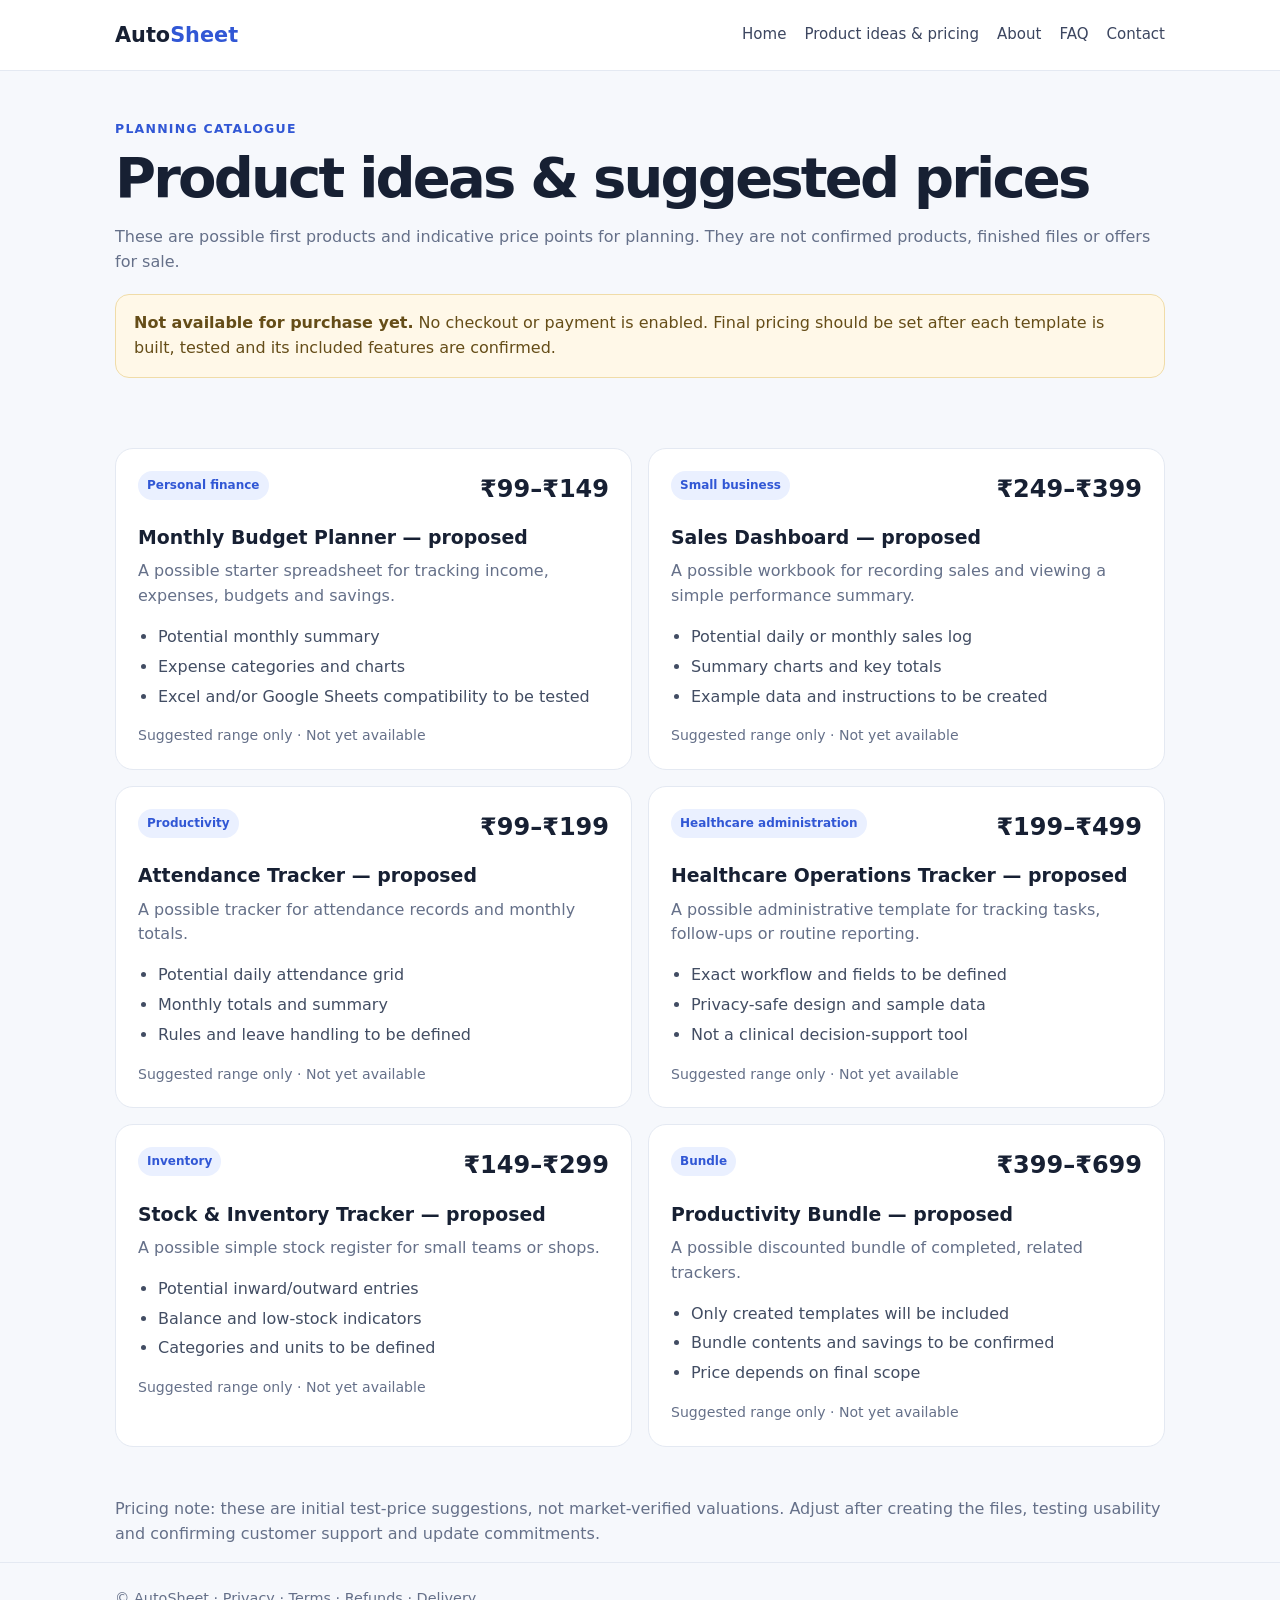
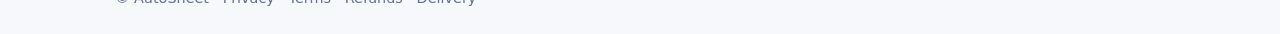
==== catalogue.html @ af1f34bb "Add files via upload" ====
<!doctype html>
<html lang="en"><head><meta charset="utf-8"><meta name="viewport" content="width=device-width, initial-scale=1"><title>Product Ideas & Suggested Prices | AutoSheet</title>
<style>
:root{--ink:#172033;--muted:#657089;--bg:#f6f8fc;--line:#e4e9f2;--brand:#3157d5;--soft:#eaf0ff}*{box-sizing:border-box}body{margin:0;font-family:Inter,system-ui,-apple-system,"Segoe UI",sans-serif;background:var(--bg);color:var(--ink);line-height:1.55}a{color:inherit;text-decoration:none}.wrap{width:min(1050px,92%);margin:auto}header{background:#fff;border-bottom:1px solid var(--line)}.nav{min-height:70px;display:flex;align-items:center;justify-content:space-between;gap:18px}.logo{font-size:1.3rem;font-weight:850}.logo span{color:var(--brand)}nav{display:flex;gap:18px;flex-wrap:wrap;font-size:.94rem;color:#3c4660}.hero{padding:48px 0 26px}.eyebrow{color:var(--brand);font-size:.78rem;letter-spacing:.1em;text-transform:uppercase;font-weight:800}.hero h1{font-size:clamp(2.2rem,5vw,3.5rem);letter-spacing:-.05em;line-height:1.08;margin:10px 0}.hero p,.muted{color:var(--muted)}.alert{padding:16px 18px;border:1px solid #f0dca8;background:#fff8e8;border-radius:14px;color:#654d18;margin:20px 0}.grid{display:grid;grid-template-columns:repeat(2,1fr);gap:16px;margin:24px 0 50px}.card{background:#fff;border:1px solid var(--line);border-radius:18px;padding:22px}.top{display:flex;justify-content:space-between;gap:12px;align-items:flex-start}.tag{font-size:.75rem;font-weight:800;color:var(--brand);background:var(--soft);padding:5px 9px;border-radius:999px}.price{font-size:1.5rem;font-weight:850;white-space:nowrap}.card h2{font-size:1.18rem;margin:15px 0 7px}.card p{color:var(--muted);margin:0 0 14px}.card ul{padding-left:20px;color:#424d63}.card li{margin:5px 0}.fine{font-size:.88rem;color:var(--muted)}footer{border-top:1px solid var(--line);padding:24px 0;color:var(--muted);font-size:.9rem}@media(max-width:680px){.grid{grid-template-columns:1fr}.nav{padding:14px 0;align-items:flex-start;flex-direction:column}nav{gap:12px}.top{flex-direction:column}.price{font-size:1.3rem}}
</style></head><body>
<header><div class="wrap nav"><a class="logo" href="./index.html">Auto<span>Sheet</span></a><nav><a href="./index.html">Home</a><a href="./catalogue.html">Product ideas & pricing</a><a href="./about.html">About</a><a href="./faq.html">FAQ</a><a href="./contact.html">Contact</a></nav></div></header>
<main class="wrap"><section class="hero"><div class="eyebrow">Planning catalogue</div><h1>Product ideas & suggested prices</h1><p>These are possible first products and indicative price points for planning. They are not confirmed products, finished files or offers for sale.</p><div class="alert"><strong>Not available for purchase yet.</strong> No checkout or payment is enabled. Final pricing should be set after each template is built, tested and its included features are confirmed.</div></section>
<section class="grid">
<article class="card"><div class="top"><span class="tag">Personal finance</span><span class="price">₹99–₹149</span></div><h2>Monthly Budget Planner — proposed</h2><p>A possible starter spreadsheet for tracking income, expenses, budgets and savings.</p><ul><li>Potential monthly summary</li><li>Expense categories and charts</li><li>Excel and/or Google Sheets compatibility to be tested</li></ul><div class="fine">Suggested range only · Not yet available</div></article>
<article class="card"><div class="top"><span class="tag">Small business</span><span class="price">₹249–₹399</span></div><h2>Sales Dashboard — proposed</h2><p>A possible workbook for recording sales and viewing a simple performance summary.</p><ul><li>Potential daily or monthly sales log</li><li>Summary charts and key totals</li><li>Example data and instructions to be created</li></ul><div class="fine">Suggested range only · Not yet available</div></article>
<article class="card"><div class="top"><span class="tag">Productivity</span><span class="price">₹99–₹199</span></div><h2>Attendance Tracker — proposed</h2><p>A possible tracker for attendance records and monthly totals.</p><ul><li>Potential daily attendance grid</li><li>Monthly totals and summary</li><li>Rules and leave handling to be defined</li></ul><div class="fine">Suggested range only · Not yet available</div></article>
<article class="card"><div class="top"><span class="tag">Healthcare administration</span><span class="price">₹199–₹499</span></div><h2>Healthcare Operations Tracker — proposed</h2><p>A possible administrative template for tracking tasks, follow-ups or routine reporting.</p><ul><li>Exact workflow and fields to be defined</li><li>Privacy-safe design and sample data</li><li>Not a clinical decision-support tool</li></ul><div class="fine">Suggested range only · Not yet available</div></article>
<article class="card"><div class="top"><span class="tag">Inventory</span><span class="price">₹149–₹299</span></div><h2>Stock & Inventory Tracker — proposed</h2><p>A possible simple stock register for small teams or shops.</p><ul><li>Potential inward/outward entries</li><li>Balance and low-stock indicators</li><li>Categories and units to be defined</li></ul><div class="fine">Suggested range only · Not yet available</div></article>
<article class="card"><div class="top"><span class="tag">Bundle</span><span class="price">₹399–₹699</span></div><h2>Productivity Bundle — proposed</h2><p>A possible discounted bundle of completed, related trackers.</p><ul><li>Only created templates will be included</li><li>Bundle contents and savings to be confirmed</li><li>Price depends on final scope</li></ul><div class="fine">Suggested range only · Not yet available</div></article>
</section>
<p class="muted">Pricing note: these are initial test-price suggestions, not market-verified valuations. Adjust after creating the files, testing usability and confirming customer support and update commitments.</p></main>
<footer><div class="wrap">© AutoSheet · <a href="./privacy.html">Privacy</a> · <a href="./terms.html">Terms</a> · <a href="./refunds.html">Refunds</a> · <a href="./delivery.html">Delivery</a></div></footer></body></html>
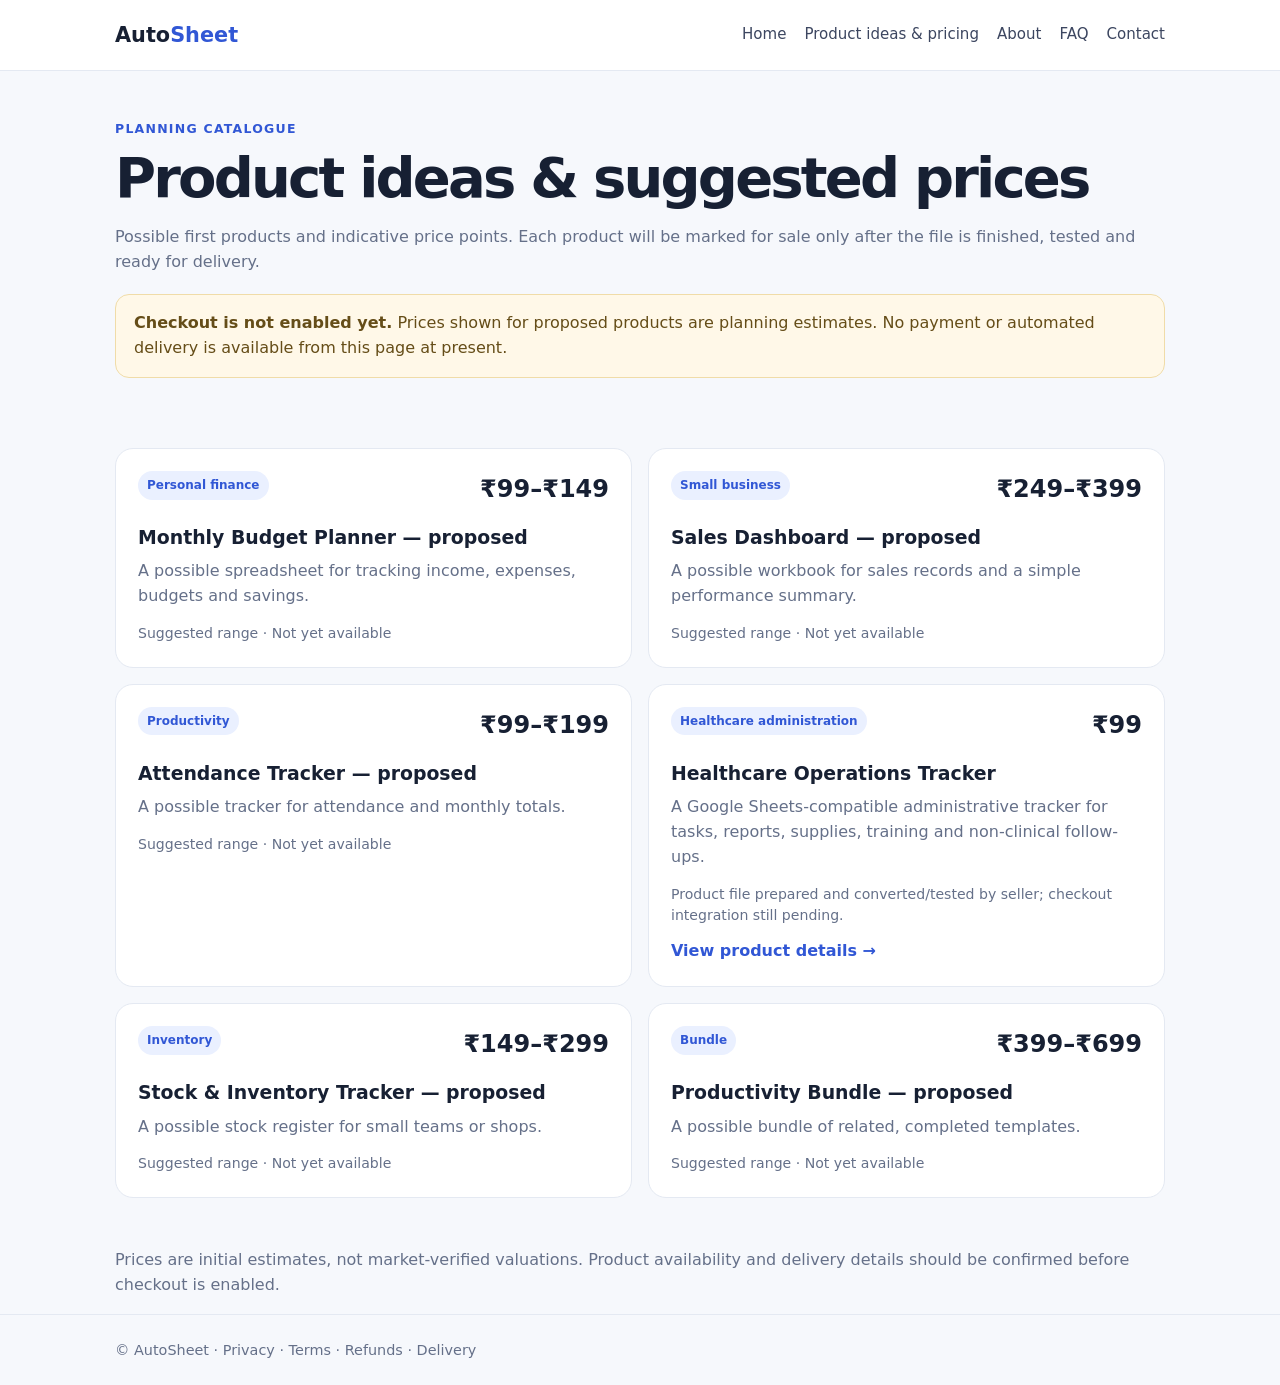
==== commit 6d535bb9: "Add files via upload" ====
--- a/catalogue.html
+++ b/catalogue.html
@@ -1,17 +1,16 @@
 <!doctype html>
-<html lang="en"><head><meta charset="utf-8"><meta name="viewport" content="width=device-width, initial-scale=1"><title>Product Ideas & Suggested Prices | AutoSheet</title>
+<html lang="en"><head><meta charset="utf-8"><meta name="viewport" content="width=device-width, initial-scale=1"><title>Product Ideas & Pricing | AutoSheet</title>
 <style>
-:root{--ink:#172033;--muted:#657089;--bg:#f6f8fc;--line:#e4e9f2;--brand:#3157d5;--soft:#eaf0ff}*{box-sizing:border-box}body{margin:0;font-family:Inter,system-ui,-apple-system,"Segoe UI",sans-serif;background:var(--bg);color:var(--ink);line-height:1.55}a{color:inherit;text-decoration:none}.wrap{width:min(1050px,92%);margin:auto}header{background:#fff;border-bottom:1px solid var(--line)}.nav{min-height:70px;display:flex;align-items:center;justify-content:space-between;gap:18px}.logo{font-size:1.3rem;font-weight:850}.logo span{color:var(--brand)}nav{display:flex;gap:18px;flex-wrap:wrap;font-size:.94rem;color:#3c4660}.hero{padding:48px 0 26px}.eyebrow{color:var(--brand);font-size:.78rem;letter-spacing:.1em;text-transform:uppercase;font-weight:800}.hero h1{font-size:clamp(2.2rem,5vw,3.5rem);letter-spacing:-.05em;line-height:1.08;margin:10px 0}.hero p,.muted{color:var(--muted)}.alert{padding:16px 18px;border:1px solid #f0dca8;background:#fff8e8;border-radius:14px;color:#654d18;margin:20px 0}.grid{display:grid;grid-template-columns:repeat(2,1fr);gap:16px;margin:24px 0 50px}.card{background:#fff;border:1px solid var(--line);border-radius:18px;padding:22px}.top{display:flex;justify-content:space-between;gap:12px;align-items:flex-start}.tag{font-size:.75rem;font-weight:800;color:var(--brand);background:var(--soft);padding:5px 9px;border-radius:999px}.price{font-size:1.5rem;font-weight:850;white-space:nowrap}.card h2{font-size:1.18rem;margin:15px 0 7px}.card p{color:var(--muted);margin:0 0 14px}.card ul{padding-left:20px;color:#424d63}.card li{margin:5px 0}.fine{font-size:.88rem;color:var(--muted)}footer{border-top:1px solid var(--line);padding:24px 0;color:var(--muted);font-size:.9rem}@media(max-width:680px){.grid{grid-template-columns:1fr}.nav{padding:14px 0;align-items:flex-start;flex-direction:column}nav{gap:12px}.top{flex-direction:column}.price{font-size:1.3rem}}
+:root{--ink:#172033;--muted:#657089;--bg:#f6f8fc;--line:#e4e9f2;--brand:#3157d5;--soft:#eaf0ff}*{box-sizing:border-box}body{margin:0;font-family:Inter,system-ui,-apple-system,"Segoe UI",sans-serif;background:var(--bg);color:var(--ink);line-height:1.55}a{color:inherit;text-decoration:none}.wrap{width:min(1050px,92%);margin:auto}header{background:#fff;border-bottom:1px solid var(--line)}.nav{min-height:70px;display:flex;align-items:center;justify-content:space-between;gap:18px}.logo{font-size:1.3rem;font-weight:850}.logo span{color:var(--brand)}nav{display:flex;gap:18px;flex-wrap:wrap;font-size:.94rem;color:#3c4660}.hero{padding:48px 0 26px}.eyebrow{color:var(--brand);font-size:.78rem;letter-spacing:.1em;text-transform:uppercase;font-weight:800}.hero h1{font-size:clamp(2.2rem,5vw,3.5rem);letter-spacing:-.05em;line-height:1.08;margin:10px 0}.hero p,.muted{color:var(--muted)}.alert{padding:16px 18px;border:1px solid #f0dca8;background:#fff8e8;border-radius:14px;color:#654d18;margin:20px 0}.grid{display:grid;grid-template-columns:repeat(2,1fr);gap:16px;margin:24px 0 50px}.card{background:#fff;border:1px solid var(--line);border-radius:18px;padding:22px}.top{display:flex;justify-content:space-between;gap:12px;align-items:flex-start}.tag{font-size:.75rem;font-weight:800;color:var(--brand);background:var(--soft);padding:5px 9px;border-radius:999px}.price{font-size:1.5rem;font-weight:850;white-space:nowrap}.card h2{font-size:1.18rem;margin:15px 0 7px}.card p{color:var(--muted);margin:0 0 14px}.card ul{padding-left:20px;color:#424d63}.card li{margin:5px 0}.fine{font-size:.88rem;color:var(--muted)}.link{display:inline-block;margin-top:12px;color:var(--brand);font-weight:800}footer{border-top:1px solid var(--line);padding:24px 0;color:var(--muted);font-size:.9rem}@media(max-width:680px){.grid{grid-template-columns:1fr}.nav{padding:14px 0;align-items:flex-start;flex-direction:column}nav{gap:12px}.top{flex-direction:column}.price{font-size:1.3rem}}
 </style></head><body>
 <header><div class="wrap nav"><a class="logo" href="./index.html">Auto<span>Sheet</span></a><nav><a href="./index.html">Home</a><a href="./catalogue.html">Product ideas & pricing</a><a href="./about.html">About</a><a href="./faq.html">FAQ</a><a href="./contact.html">Contact</a></nav></div></header>
-<main class="wrap"><section class="hero"><div class="eyebrow">Planning catalogue</div><h1>Product ideas & suggested prices</h1><p>These are possible first products and indicative price points for planning. They are not confirmed products, finished files or offers for sale.</p><div class="alert"><strong>Not available for purchase yet.</strong> No checkout or payment is enabled. Final pricing should be set after each template is built, tested and its included features are confirmed.</div></section>
+<main class="wrap"><section class="hero"><div class="eyebrow">Planning catalogue</div><h1>Product ideas & suggested prices</h1><p>Possible first products and indicative price points. Each product will be marked for sale only after the file is finished, tested and ready for delivery.</p><div class="alert"><strong>Checkout is not enabled yet.</strong> Prices shown for proposed products are planning estimates. No payment or automated delivery is available from this page at present.</div></section>
 <section class="grid">
-<article class="card"><div class="top"><span class="tag">Personal finance</span><span class="price">₹99–₹149</span></div><h2>Monthly Budget Planner — proposed</h2><p>A possible starter spreadsheet for tracking income, expenses, budgets and savings.</p><ul><li>Potential monthly summary</li><li>Expense categories and charts</li><li>Excel and/or Google Sheets compatibility to be tested</li></ul><div class="fine">Suggested range only · Not yet available</div></article>
-<article class="card"><div class="top"><span class="tag">Small business</span><span class="price">₹249–₹399</span></div><h2>Sales Dashboard — proposed</h2><p>A possible workbook for recording sales and viewing a simple performance summary.</p><ul><li>Potential daily or monthly sales log</li><li>Summary charts and key totals</li><li>Example data and instructions to be created</li></ul><div class="fine">Suggested range only · Not yet available</div></article>
-<article class="card"><div class="top"><span class="tag">Productivity</span><span class="price">₹99–₹199</span></div><h2>Attendance Tracker — proposed</h2><p>A possible tracker for attendance records and monthly totals.</p><ul><li>Potential daily attendance grid</li><li>Monthly totals and summary</li><li>Rules and leave handling to be defined</li></ul><div class="fine">Suggested range only · Not yet available</div></article>
-<article class="card"><div class="top"><span class="tag">Healthcare administration</span><span class="price">₹199–₹499</span></div><h2>Healthcare Operations Tracker — proposed</h2><p>A possible administrative template for tracking tasks, follow-ups or routine reporting.</p><ul><li>Exact workflow and fields to be defined</li><li>Privacy-safe design and sample data</li><li>Not a clinical decision-support tool</li></ul><div class="fine">Suggested range only · Not yet available</div></article>
-<article class="card"><div class="top"><span class="tag">Inventory</span><span class="price">₹149–₹299</span></div><h2>Stock & Inventory Tracker — proposed</h2><p>A possible simple stock register for small teams or shops.</p><ul><li>Potential inward/outward entries</li><li>Balance and low-stock indicators</li><li>Categories and units to be defined</li></ul><div class="fine">Suggested range only · Not yet available</div></article>
-<article class="card"><div class="top"><span class="tag">Bundle</span><span class="price">₹399–₹699</span></div><h2>Productivity Bundle — proposed</h2><p>A possible discounted bundle of completed, related trackers.</p><ul><li>Only created templates will be included</li><li>Bundle contents and savings to be confirmed</li><li>Price depends on final scope</li></ul><div class="fine">Suggested range only · Not yet available</div></article>
-</section>
-<p class="muted">Pricing note: these are initial test-price suggestions, not market-verified valuations. Adjust after creating the files, testing usability and confirming customer support and update commitments.</p></main>
+<article class="card"><div class="top"><span class="tag">Personal finance</span><span class="price">₹99–₹149</span></div><h2>Monthly Budget Planner — proposed</h2><p>A possible spreadsheet for tracking income, expenses, budgets and savings.</p><div class="fine">Suggested range · Not yet available</div></article>
+<article class="card"><div class="top"><span class="tag">Small business</span><span class="price">₹249–₹399</span></div><h2>Sales Dashboard — proposed</h2><p>A possible workbook for sales records and a simple performance summary.</p><div class="fine">Suggested range · Not yet available</div></article>
+<article class="card"><div class="top"><span class="tag">Productivity</span><span class="price">₹99–₹199</span></div><h2>Attendance Tracker — proposed</h2><p>A possible tracker for attendance and monthly totals.</p><div class="fine">Suggested range · Not yet available</div></article>
+<article class="card"><div class="top"><span class="tag">Healthcare administration</span><span class="price">₹99</span></div><h2>Healthcare Operations Tracker</h2><p>A Google Sheets-compatible administrative tracker for tasks, reports, supplies, training and non-clinical follow-ups.</p><div class="fine">Product file prepared and converted/tested by seller; checkout integration still pending.</div><a class="link" href="./healthcare-operations-tracker.html">View product details →</a></article>
+<article class="card"><div class="top"><span class="tag">Inventory</span><span class="price">₹149–₹299</span></div><h2>Stock & Inventory Tracker — proposed</h2><p>A possible stock register for small teams or shops.</p><div class="fine">Suggested range · Not yet available</div></article>
+<article class="card"><div class="top"><span class="tag">Bundle</span><span class="price">₹399–₹699</span></div><h2>Productivity Bundle — proposed</h2><p>A possible bundle of related, completed templates.</p><div class="fine">Suggested range · Not yet available</div></article>
+</section><p class="muted">Prices are initial estimates, not market-verified valuations. Product availability and delivery details should be confirmed before checkout is enabled.</p></main>
 <footer><div class="wrap">© AutoSheet · <a href="./privacy.html">Privacy</a> · <a href="./terms.html">Terms</a> · <a href="./refunds.html">Refunds</a> · <a href="./delivery.html">Delivery</a></div></footer></body></html>
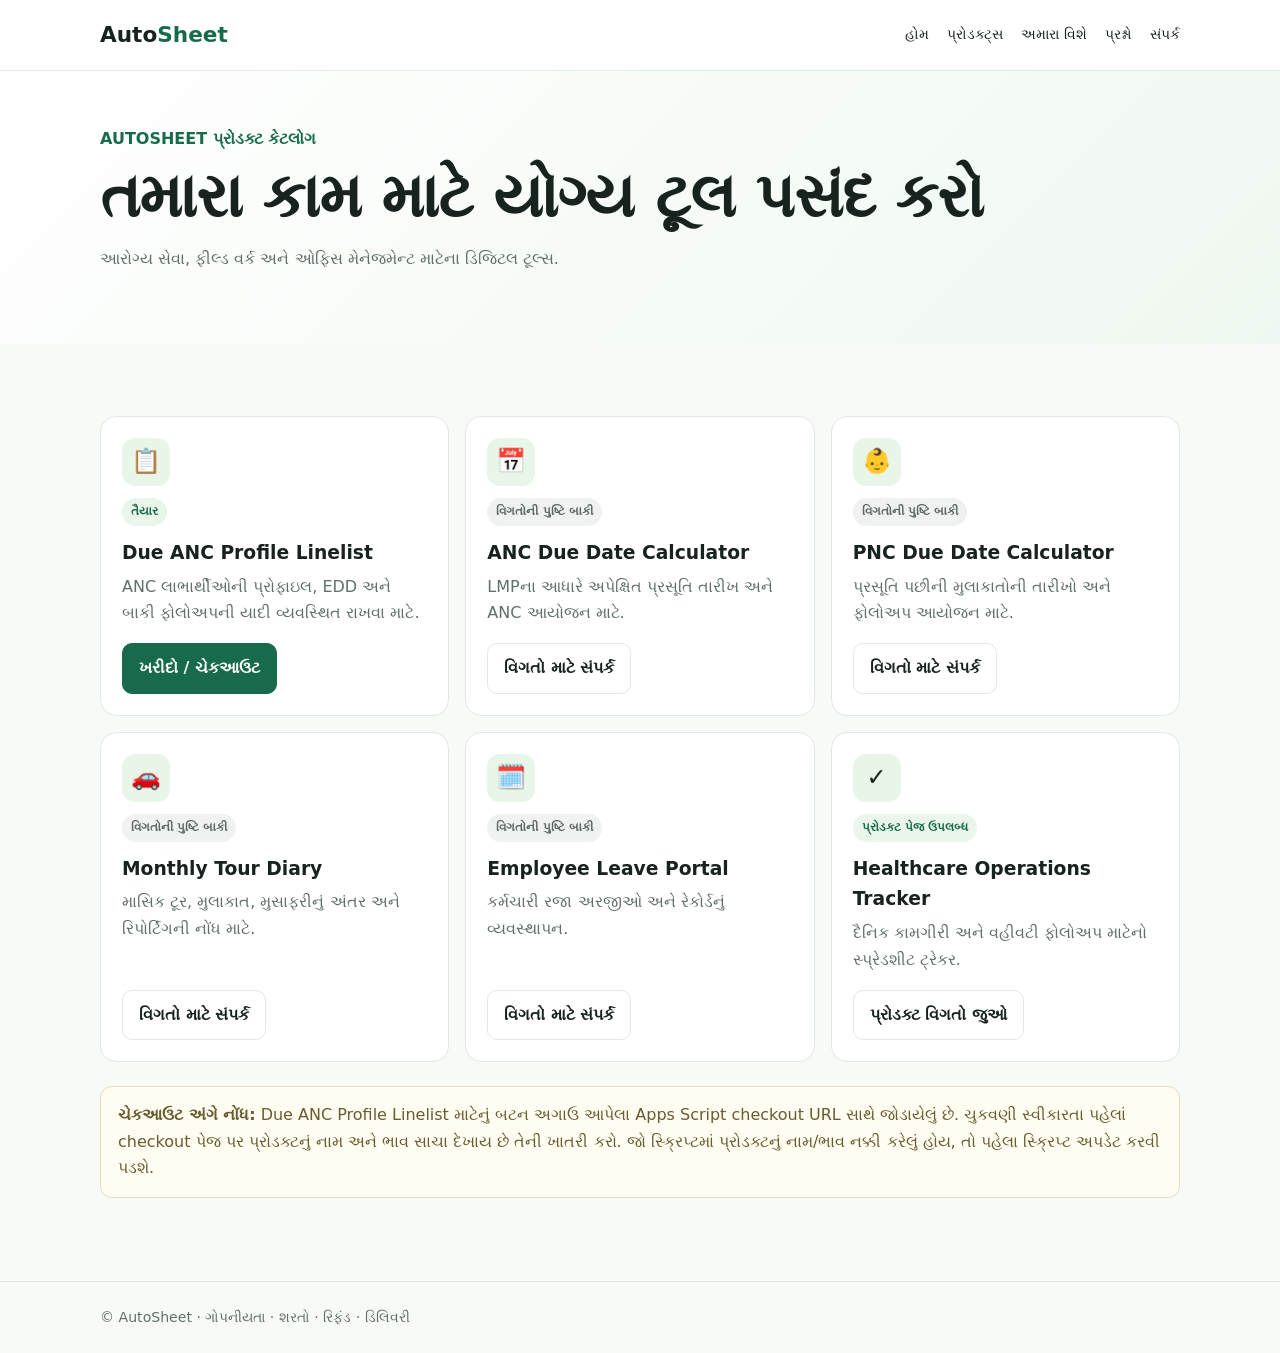
==== commit 577e3c81: "Add Gujarati version of product catalogue Updated the catalogue.html file to include a Gujarati vers" ====
--- a/catalogue.html
+++ b/catalogue.html
@@ -1,16 +1,23 @@
-<!doctype html>
-<html lang="en"><head><meta charset="utf-8"><meta name="viewport" content="width=device-width, initial-scale=1"><title>Product Ideas & Pricing | AutoSheet</title>
-<style>
-:root{--ink:#172033;--muted:#657089;--bg:#f6f8fc;--line:#e4e9f2;--brand:#3157d5;--soft:#eaf0ff}*{box-sizing:border-box}body{margin:0;font-family:Inter,system-ui,-apple-system,"Segoe UI",sans-serif;background:var(--bg);color:var(--ink);line-height:1.55}a{color:inherit;text-decoration:none}.wrap{width:min(1050px,92%);margin:auto}header{background:#fff;border-bottom:1px solid var(--line)}.nav{min-height:70px;display:flex;align-items:center;justify-content:space-between;gap:18px}.logo{font-size:1.3rem;font-weight:850}.logo span{color:var(--brand)}nav{display:flex;gap:18px;flex-wrap:wrap;font-size:.94rem;color:#3c4660}.hero{padding:48px 0 26px}.eyebrow{color:var(--brand);font-size:.78rem;letter-spacing:.1em;text-transform:uppercase;font-weight:800}.hero h1{font-size:clamp(2.2rem,5vw,3.5rem);letter-spacing:-.05em;line-height:1.08;margin:10px 0}.hero p,.muted{color:var(--muted)}.alert{padding:16px 18px;border:1px solid #f0dca8;background:#fff8e8;border-radius:14px;color:#654d18;margin:20px 0}.grid{display:grid;grid-template-columns:repeat(2,1fr);gap:16px;margin:24px 0 50px}.card{background:#fff;border:1px solid var(--line);border-radius:18px;padding:22px}.top{display:flex;justify-content:space-between;gap:12px;align-items:flex-start}.tag{font-size:.75rem;font-weight:800;color:var(--brand);background:var(--soft);padding:5px 9px;border-radius:999px}.price{font-size:1.5rem;font-weight:850;white-space:nowrap}.card h2{font-size:1.18rem;margin:15px 0 7px}.card p{color:var(--muted);margin:0 0 14px}.card ul{padding-left:20px;color:#424d63}.card li{margin:5px 0}.fine{font-size:.88rem;color:var(--muted)}.link{display:inline-block;margin-top:12px;color:var(--brand);font-weight:800}footer{border-top:1px solid var(--line);padding:24px 0;color:var(--muted);font-size:.9rem}@media(max-width:680px){.grid{grid-template-columns:1fr}.nav{padding:14px 0;align-items:flex-start;flex-direction:column}nav{gap:12px}.top{flex-direction:column}.price{font-size:1.3rem}}
-</style></head><body>
-<header><div class="wrap nav"><a class="logo" href="./index.html">Auto<span>Sheet</span></a><nav><a href="./index.html">Home</a><a href="./catalogue.html">Product ideas & pricing</a><a href="./about.html">About</a><a href="./faq.html">FAQ</a><a href="./contact.html">Contact</a></nav></div></header>
-<main class="wrap"><section class="hero"><div class="eyebrow">Planning catalogue</div><h1>Product ideas & suggested prices</h1><p>Possible first products and indicative price points. Each product will be marked for sale only after the file is finished, tested and ready for delivery.</p><div class="alert"><strong>Checkout is not enabled yet.</strong> Prices shown for proposed products are planning estimates. No payment or automated delivery is available from this page at present.</div></section>
-<section class="grid">
-<article class="card"><div class="top"><span class="tag">Personal finance</span><span class="price">₹99–₹149</span></div><h2>Monthly Budget Planner — proposed</h2><p>A possible spreadsheet for tracking income, expenses, budgets and savings.</p><div class="fine">Suggested range · Not yet available</div></article>
-<article class="card"><div class="top"><span class="tag">Small business</span><span class="price">₹249–₹399</span></div><h2>Sales Dashboard — proposed</h2><p>A possible workbook for sales records and a simple performance summary.</p><div class="fine">Suggested range · Not yet available</div></article>
-<article class="card"><div class="top"><span class="tag">Productivity</span><span class="price">₹99–₹199</span></div><h2>Attendance Tracker — proposed</h2><p>A possible tracker for attendance and monthly totals.</p><div class="fine">Suggested range · Not yet available</div></article>
-<article class="card"><div class="top"><span class="tag">Healthcare administration</span><span class="price">₹99</span></div><h2>Healthcare Operations Tracker</h2><p>A Google Sheets-compatible administrative tracker for tasks, reports, supplies, training and non-clinical follow-ups.</p><div class="fine">Product file prepared and converted/tested by seller; checkout integration still pending.</div><a class="link" href="./healthcare-operations-tracker.html">View product details →</a></article>
-<article class="card"><div class="top"><span class="tag">Inventory</span><span class="price">₹149–₹299</span></div><h2>Stock & Inventory Tracker — proposed</h2><p>A possible stock register for small teams or shops.</p><div class="fine">Suggested range · Not yet available</div></article>
-<article class="card"><div class="top"><span class="tag">Bundle</span><span class="price">₹399–₹699</span></div><h2>Productivity Bundle — proposed</h2><p>A possible bundle of related, completed templates.</p><div class="fine">Suggested range · Not yet available</div></article>
-</section><p class="muted">Prices are initial estimates, not market-verified valuations. Product availability and delivery details should be confirmed before checkout is enabled.</p></main>
-<footer><div class="wrap">© AutoSheet · <a href="./privacy.html">Privacy</a> · <a href="./terms.html">Terms</a> · <a href="./refunds.html">Refunds</a> · <a href="./delivery.html">Delivery</a></div></footer></body></html>+<!doctype html><html lang="gu"><head><meta charset="utf-8"><meta name="viewport" content="width=device-width,initial-scale=1"><title>પ્રોડક્ટ્સ | AutoSheet</title><style>
+:root{--ink:#18231f;--muted:#607069;--line:#e1e9e4;--green:#176b4b;--pale:#f3f8f4}
+*{box-sizing:border-box}body{margin:0;background:#f8faf8;color:var(--ink);font-family:system-ui,-apple-system,"Segoe UI",sans-serif;line-height:1.65}
+a{color:inherit;text-decoration:none}.wrap{width:min(1080px,92%);margin:auto}header{background:white;border-bottom:1px solid var(--line)}
+.nav{min-height:70px;display:flex;align-items:center;justify-content:space-between;gap:18px}.logo{font-size:1.35rem;font-weight:900}.logo span{color:var(--green)}
+nav{display:flex;gap:18px;flex-wrap:wrap;font-size:.9rem}nav a:hover{color:var(--green)}
+.hero{padding:55px 0;background:linear-gradient(135deg,#fff,#eff8f0)}.eyebrow,.tag{color:var(--green);font-weight:850}
+h1{font-size:clamp(2.1rem,5vw,3.8rem);line-height:1.12;letter-spacing:-1px;margin:10px 0}
+h2{font-size:clamp(1.7rem,3vw,2.4rem);margin:0 0 8px}.muted,.hero p,.card p{color:var(--muted)}
+.actions{display:flex;gap:12px;flex-wrap:wrap;margin-top:22px}.btn{display:inline-flex;justify-content:center;align-items:center;padding:11px 16px;border:1px solid var(--line);border-radius:10px;font-weight:800;background:white}
+.btn.primary{background:var(--green);color:white;border-color:var(--green)}.section{padding:48px 0}
+.grid{display:grid;grid-template-columns:repeat(3,1fr);gap:16px;margin:24px 0}
+.card{background:white;border:1px solid var(--line);border-radius:16px;padding:21px;display:flex;flex-direction:column}
+.symbol{font-size:1.5rem;background:#e8f6e9;width:48px;height:48px;border-radius:13px;display:grid;place-items:center}
+.tag{display:inline-block;margin-top:12px;background:#eaf6eb;padding:4px 9px;border-radius:99px;font-size:.75rem;align-self:flex-start}
+.tag.pending{background:#f0f2f1;color:#5f6963}.card h3{margin:12px 0 5px}.card p{margin:0 0 17px}.card .btn{margin-top:auto;align-self:flex-start}
+.note{padding:15px 17px;border:1px solid #e5dfc0;background:#fffdf2;border-radius:12px;color:#685c31;margin:20px 0 35px}
+footer{border-top:1px solid var(--line);padding:24px 0;color:var(--muted);font-size:.88rem}
+@media(max-width:800px){.grid{grid-template-columns:repeat(2,1fr)}}@media(max-width:560px){.nav{padding:12px 0;align-items:flex-start;flex-direction:column}nav{gap:12px}.grid{grid-template-columns:1fr}.hero{padding:38px 0}.section{padding:36px 0}}
+</style></head><body><header><div class="wrap nav"><a class="logo" href="./index.html">Auto<span>Sheet</span></a><nav><a href="./index.html">હોમ</a><a href="./catalogue.html">પ્રોડક્ટ્સ</a><a href="./about.html">અમારા વિશે</a><a href="./faq.html">પ્રશ્નો</a><a href="./contact.html">સંપર્ક</a></nav></div></header>
+<section class="hero"><div class="wrap"><div class="eyebrow">AUTOSHEET પ્રોડક્ટ કેટલોગ</div><h1>તમારા કામ માટે યોગ્ય ટૂલ પસંદ કરો</h1><p class="muted">આરોગ્ય સેવા, ફીલ્ડ વર્ક અને ઓફિસ મેનેજમેન્ટ માટેના ડિજિટલ ટૂલ્સ.</p></div></section>
+<section class="section wrap"><div class="grid"><article class="card" id="due-anc-profile-linelist"><div class="symbol">📋</div><span class="tag">તૈયાર</span><h3>Due ANC Profile Linelist</h3><p>ANC લાભાર્થીઓની પ્રોફાઇલ, EDD અને બાકી ફોલોઅપની યાદી વ્યવસ્થિત રાખવા માટે.</p><a class="btn primary" href="https://script.google.com/macros/s/AKfycbyv7URS0Er9eqgKix_AGyzyqV4xdwOyQhY9G9VeThqNYwtmUStdc9JAxD6Wj3qGIp0V/exec">ખરીદો / ચેકઆઉટ</a></article><article class="card" id="anc-due-date-calculator"><div class="symbol">📅</div><span class="tag pending">વિગતોની પુષ્ટિ બાકી</span><h3>ANC Due Date Calculator</h3><p>LMPના આધારે અપેક્ષિત પ્રસૂતિ તારીખ અને ANC આયોજન માટે.</p><a class="btn" href="./contact.html">વિગતો માટે સંપર્ક</a></article><article class="card" id="pnc-due-date-calculator"><div class="symbol">👶</div><span class="tag pending">વિગતોની પુષ્ટિ બાકી</span><h3>PNC Due Date Calculator</h3><p>પ્રસૂતિ પછીની મુલાકાતોની તારીખો અને ફોલોઅપ આયોજન માટે.</p><a class="btn" href="./contact.html">વિગતો માટે સંપર્ક</a></article><article class="card" id="monthly-tour-diary"><div class="symbol">🚗</div><span class="tag pending">વિગતોની પુષ્ટિ બાકી</span><h3>Monthly Tour Diary</h3><p>માસિક ટૂર, મુલાકાત, મુસાફરીનું અંતર અને રિપોર્ટિંગની નોંધ માટે.</p><a class="btn" href="./contact.html">વિગતો માટે સંપર્ક</a></article><article class="card" id="employee-leave-portal"><div class="symbol">🗓️</div><span class="tag pending">વિગતોની પુષ્ટિ બાકી</span><h3>Employee Leave Portal</h3><p>કર્મચારી રજા અરજીઓ અને રેકોર્ડનું વ્યવસ્થાપન.</p><a class="btn" href="./contact.html">વિગતો માટે સંપર્ક</a></article><article class="card" id="healthcare-operations-tracker"><div class="symbol">✓</div><span class="tag">પ્રોડક્ટ પેજ ઉપલબ્ધ</span><h3>Healthcare Operations Tracker</h3><p>દૈનિક કામગીરી અને વહીવટી ફોલોઅપ માટેનો સ્પ્રેડશીટ ટ્રેકર.</p><a class="btn" href="./healthcare-operations-tracker.html">પ્રોડક્ટ વિગતો જુઓ</a></article></div><div class="note"><b>ચેકઆઉટ અંગે નોંધ:</b> Due ANC Profile Linelist માટેનું બટન અગાઉ આપેલા Apps Script checkout URL સાથે જોડાયેલું છે. ચુકવણી સ્વીકારતા પહેલાં checkout પેજ પર પ્રોડક્ટનું નામ અને ભાવ સાચા દેખાય છે તેની ખાતરી કરો. જો સ્ક્રિપ્ટમાં પ્રોડક્ટનું નામ/ભાવ નક્કી કરેલું હોય, તો પહેલા સ્ક્રિપ્ટ અપડેટ કરવી પડશે.</div></section>
+<footer><div class="wrap">© AutoSheet · <a href="./privacy.html">ગોપનીયતા</a> · <a href="./terms.html">શરતો</a> · <a href="./refunds.html">રિફંડ</a> · <a href="./delivery.html">ડિલિવરી</a></div></footer></body></html>
